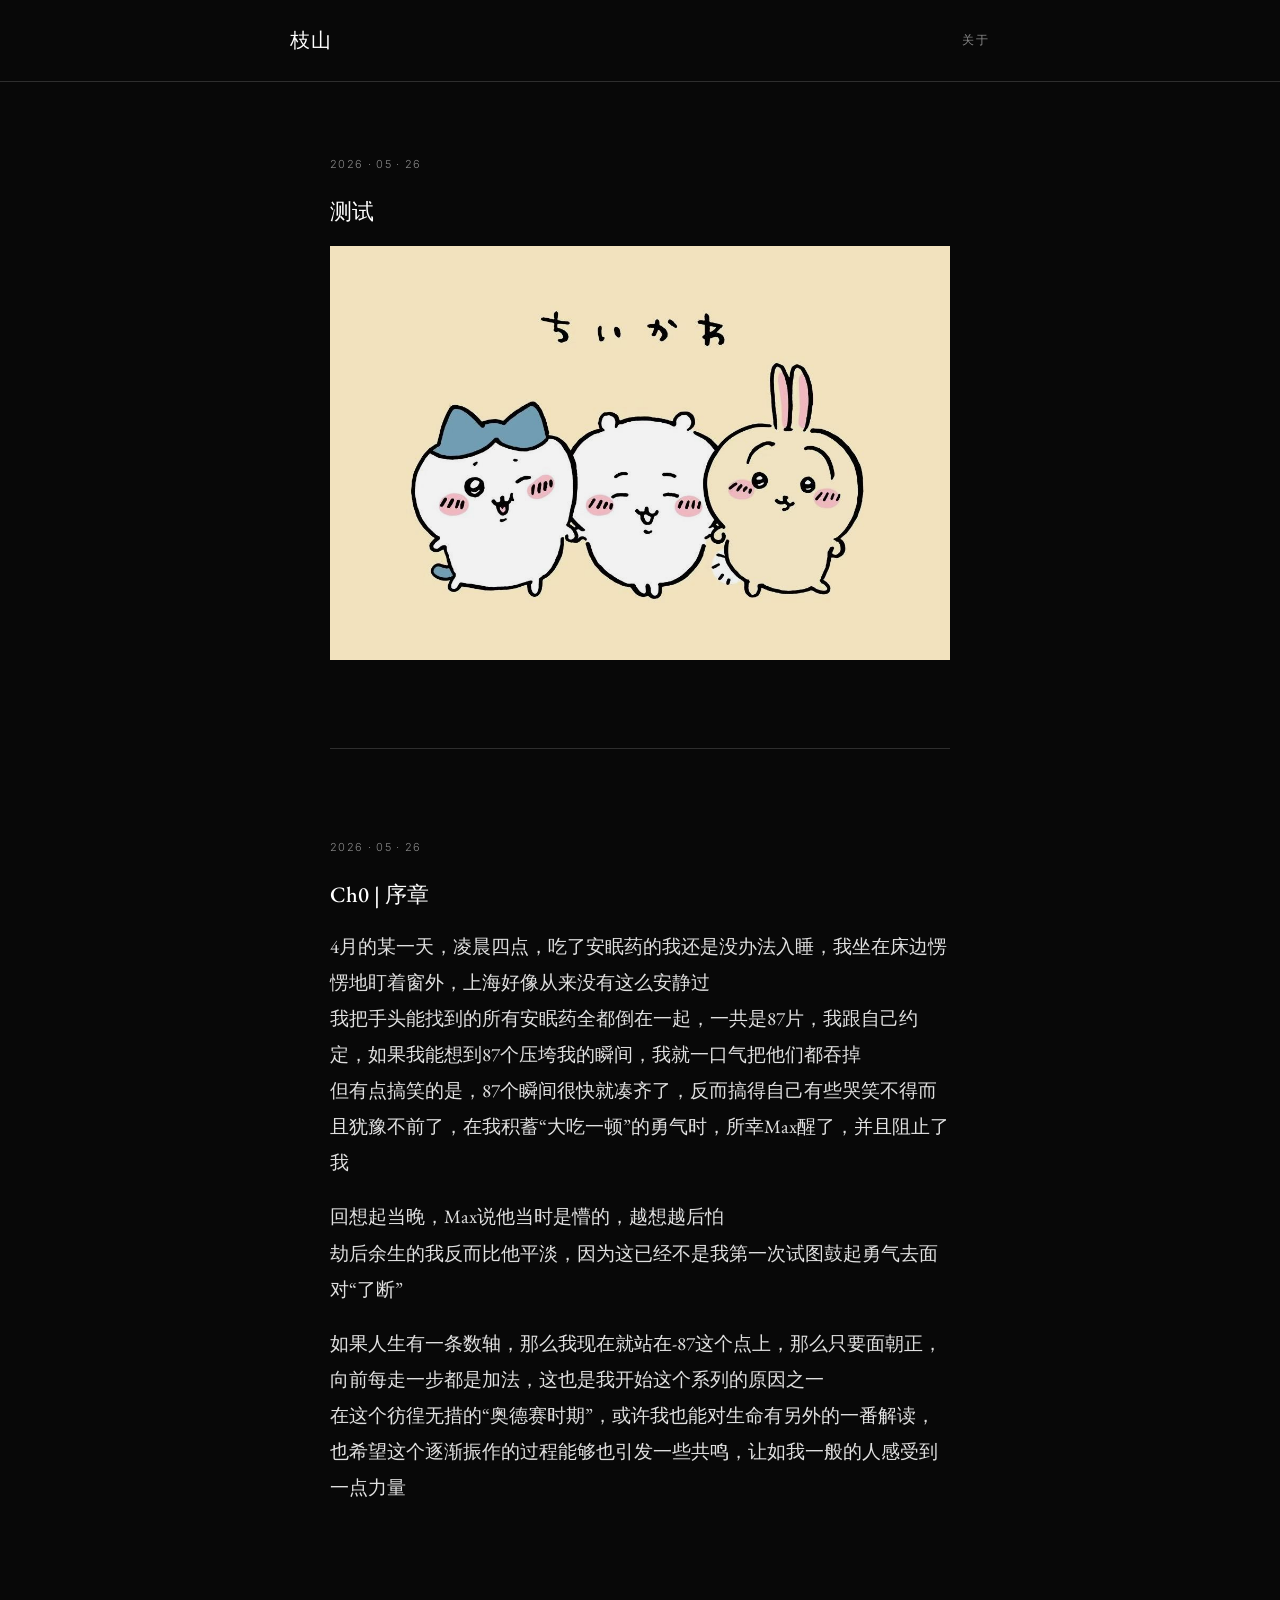
==== personal-website/index.html @ 04aef4e5 "Add files via upload" ====
<!DOCTYPE html>
<html lang="zh-CN">
<head>
  <meta charset="UTF-8">
  <meta name="viewport" content="width=device-width, initial-scale=1.0">
  <title>枝山</title>
  <link rel="stylesheet" href="style.css">
  <link rel="preconnect" href="https://fonts.googleapis.com">
  <link href="https://fonts.googleapis.com/css2?family=EB+Garamond:ital,wght@0,400;0,500;1,400&family=Inter:wght@300;400&display=swap" rel="stylesheet">
</head>
<body>
  <header>
    <nav>
      <a href="index.html" class="site-name">枝山</a>
      <div class="nav-right">
        <a href="about.html">关于</a>
      </div>
    </nav>
  </header>
  <main id="feed"></main>
  <script src="app.js"></script>
  <script>
    (function () {
      let count = 0, timer;
      document.querySelector('.site-name').addEventListener('click', function (e) {
        e.preventDefault();
        count++;
        clearTimeout(timer);
        if (count >= 5) { count = 0; window.location.href = 'admin.html'; return; }
        timer = setTimeout(() => { count = 0; window.location.href = 'index.html'; }, 600);
      });
    })();
  </script>
</body>
</html>
---- personal-website/style.css ----
*, *::before, *::after {
  box-sizing: border-box;
  margin: 0;
  padding: 0;
}

:root {
  --bg: #080808;
  --text: #e0e0e0;
  --text-muted: #888;
  --accent: #ffffff;
  --border: #2e2e2e;
  --max-width: 700px;
}

body {
  background-color: var(--bg);
  color: var(--text);
  font-family: 'EB Garamond', Georgia, serif;
  font-size: 19px;
  line-height: 1.85;
  min-height: 100vh;
}

/* ── Navigation ── */
header {
  position: sticky;
  top: 0;
  z-index: 100;
  background-color: var(--bg);
  border-bottom: 1px solid var(--border);
  padding: 22px 40px;
}

nav {
  max-width: var(--max-width);
  margin: 0 auto;
  display: flex;
  justify-content: space-between;
  align-items: center;
}

nav a {
  color: var(--text-muted);
  text-decoration: none;
  font-family: 'Inter', sans-serif;
  font-size: 12px;
  font-weight: 300;
  letter-spacing: 0.15em;
  text-transform: uppercase;
  transition: color 0.2s;
}

nav a:hover {
  color: var(--accent);
}

.site-name {
  color: var(--accent) !important;
  font-family: 'EB Garamond', Georgia, serif !important;
  font-size: 20px !important;
  font-weight: 500 !important;
  letter-spacing: 0.05em !important;
}

.nav-right {
  display: flex;
  gap: 28px;
  align-items: center;
}

/* ── Feed ── */
main {
  max-width: var(--max-width);
  margin: 0 auto;
  padding: 72px 40px 120px;
}

/* ── Post ── */
.post {
  margin-bottom: 88px;
  padding-bottom: 88px;
  border-bottom: 1px solid var(--border);
}

.post:last-child {
  border-bottom: none;
  margin-bottom: 0;
}

.post-meta {
  font-family: 'Inter', sans-serif;
  font-size: 11px;
  font-weight: 300;
  color: var(--text-muted);
  letter-spacing: 0.12em;
  margin-bottom: 22px;
}

.post-title {
  font-size: 22px;
  font-weight: 500;
  color: var(--accent);
  margin-bottom: 18px;
  line-height: 1.45;
}

.post-content {
  font-size: 19px;
  line-height: 1.9;
  color: var(--text);
}

.post-content p {
  margin-bottom: 18px;
}

.post-content p:last-child {
  margin-bottom: 0;
}

/* ── Images ── */
.post-images {
  margin: 28px 0;
  display: flex;
  flex-direction: column;
  gap: 6px;
}

.post-images img {
  width: 100%;
  display: block;
  filter: brightness(0.95);
  transition: filter 0.3s;
}

.post-images img:hover {
  filter: brightness(1);
}

/* 图片帖子扩展到更宽 */
.post.image-only .post-images {
  margin: 0;
}

/* 图文都有时，图在上 */
.post.has-images .post-images {
  margin-top: 0;
  margin-bottom: 28px;
}

/* ── About Page ── */
.about-page {
  max-width: var(--max-width);
  margin: 0 auto;
  padding: 80px 40px 120px;
}

.about-page h1 {
  font-size: 28px;
  font-weight: 400;
  color: var(--accent);
  margin-bottom: 40px;
  letter-spacing: 0.02em;
}

.about-content {
  font-size: 19px;
  line-height: 1.9;
  color: var(--text);
}

.about-content p {
  margin-bottom: 20px;
}

/* ── Empty State ── */
.empty-state {
  color: var(--text-muted);
  font-family: 'Inter', sans-serif;
  font-size: 14px;
  font-weight: 300;
  letter-spacing: 0.05em;
  padding: 40px 0;
}

/* ── Responsive ── */
@media (max-width: 600px) {
  header {
    padding: 18px 20px;
  }

  main,
  .about-page {
    padding: 48px 20px 80px;
  }

  .post {
    margin-bottom: 64px;
    padding-bottom: 64px;
  }

  .post-title {
    font-size: 20px;
  }

  body {
    font-size: 17px;
  }
}
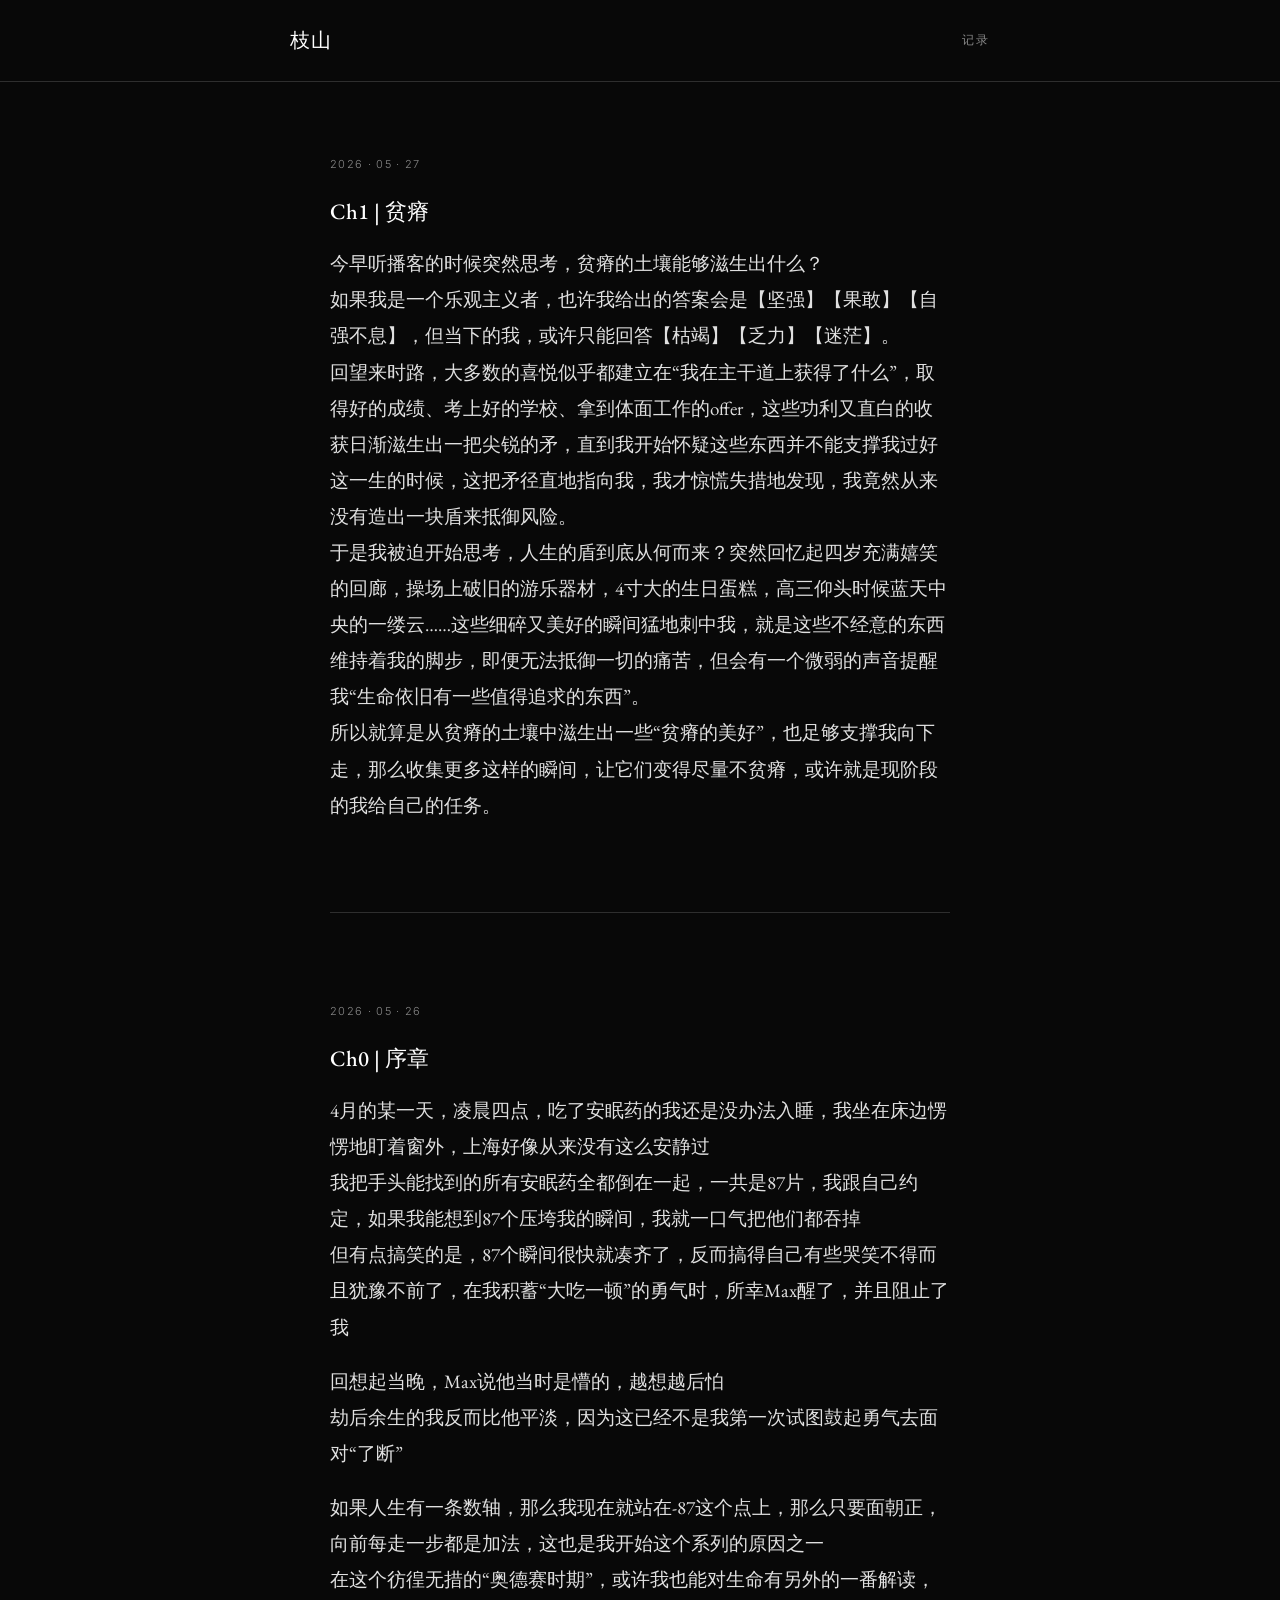
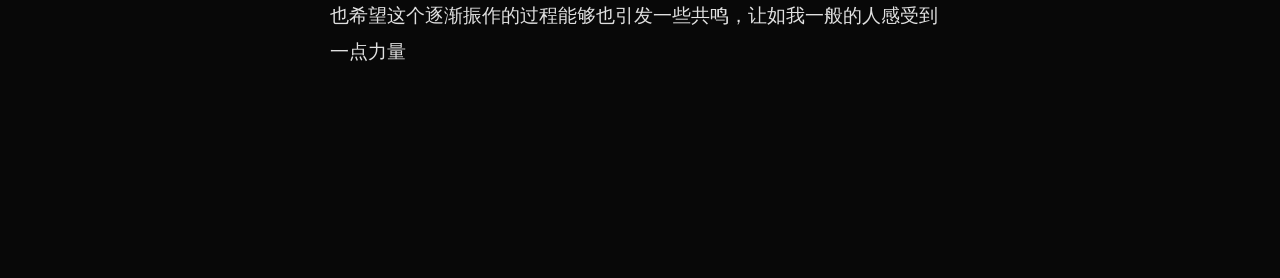
==== commit 216cf457: "Add 记录 page: daily diary with A/B/C rating and monthly calendar - Replace 关于 nav link with 记录 in ind" ====
--- a/personal-website/index.html
+++ b/personal-website/index.html
@@ -13,7 +13,7 @@
     <nav>
       <a href="index.html" class="site-name">枝山</a>
       <div class="nav-right">
-        <a href="about.html">关于</a>
+        <a href="record.html">记录</a>
       </div>
     </nav>
   </header>
--- a/personal-website/style.css
+++ b/personal-website/style.css
@@ -184,6 +184,278 @@
   padding: 40px 0;
 }
 
+/* ── Record Page ── */
+.record-page {
+  max-width: var(--max-width);
+  margin: 0 auto;
+  padding: 72px 40px 120px;
+}
+
+.record-input {
+  margin-bottom: 72px;
+  padding-bottom: 56px;
+  border-bottom: 1px solid var(--border);
+}
+
+.ri-row {
+  display: flex;
+  align-items: center;
+  gap: 16px;
+  margin-bottom: 20px;
+}
+
+.ri-actions { align-items: center; }
+
+#record-date {
+  background: transparent;
+  border: none;
+  border-bottom: 1px solid var(--border);
+  color: var(--text-muted);
+  font-family: 'Inter', sans-serif;
+  font-size: 12px;
+  font-weight: 300;
+  letter-spacing: 0.1em;
+  padding: 6px 0;
+  outline: none;
+  cursor: pointer;
+  color-scheme: dark;
+}
+
+.rating-group {
+  display: flex;
+  gap: 8px;
+}
+
+.rating-btn {
+  width: 32px;
+  height: 32px;
+  border-radius: 50%;
+  border: 1px solid var(--border);
+  background: transparent;
+  color: var(--text-muted);
+  font-family: 'Inter', sans-serif;
+  font-size: 12px;
+  font-weight: 300;
+  cursor: pointer;
+  transition: all 0.2s;
+}
+
+.rating-btn:hover {
+  border-color: var(--text-muted);
+  color: var(--text);
+}
+
+.rating-btn.selected {
+  background: var(--accent);
+  border-color: var(--accent);
+  color: var(--bg);
+}
+
+#record-text {
+  flex: 1;
+  background: transparent;
+  border: none;
+  border-bottom: 1px solid var(--border);
+  color: var(--text);
+  font-family: 'EB Garamond', serif;
+  font-size: 18px;
+  line-height: 1.6;
+  padding: 6px 0;
+  outline: none;
+}
+
+#record-text::placeholder {
+  color: var(--text-muted);
+  font-style: italic;
+}
+
+.char-count {
+  font-family: 'Inter', sans-serif;
+  font-size: 11px;
+  color: var(--text-muted);
+  letter-spacing: 0.05em;
+  white-space: nowrap;
+}
+
+.submit-btn {
+  background: transparent;
+  border: 1px solid var(--border);
+  color: var(--text-muted);
+  font-family: 'Inter', sans-serif;
+  font-size: 11px;
+  font-weight: 300;
+  letter-spacing: 0.15em;
+  text-transform: uppercase;
+  padding: 8px 20px;
+  cursor: pointer;
+  transition: all 0.2s;
+}
+
+.submit-btn:hover:not(:disabled) {
+  border-color: var(--text-muted);
+  color: var(--text);
+}
+
+.submit-btn:disabled {
+  opacity: 0.4;
+  cursor: not-allowed;
+}
+
+#record-msg {
+  font-family: 'Inter', sans-serif;
+  font-size: 12px;
+  font-weight: 300;
+  color: var(--text-muted);
+  letter-spacing: 0.05em;
+}
+
+/* ── Calendar ── */
+.cal-header {
+  display: flex;
+  align-items: center;
+  justify-content: space-between;
+  margin-bottom: 32px;
+}
+
+.cal-title {
+  font-family: 'Inter', sans-serif;
+  font-size: 12px;
+  font-weight: 300;
+  letter-spacing: 0.15em;
+  color: var(--text-muted);
+}
+
+.cal-nav {
+  background: transparent;
+  border: none;
+  color: var(--text-muted);
+  font-size: 20px;
+  cursor: pointer;
+  padding: 4px 10px;
+  transition: color 0.2s;
+  line-height: 1;
+}
+
+.cal-nav:hover { color: var(--accent); }
+
+.cal-weekdays {
+  display: grid;
+  grid-template-columns: repeat(7, 1fr);
+  margin-bottom: 10px;
+}
+
+.cal-weekdays span {
+  font-family: 'Inter', sans-serif;
+  font-size: 10px;
+  font-weight: 300;
+  letter-spacing: 0.1em;
+  color: var(--text-muted);
+  text-align: center;
+}
+
+.cal-grid {
+  display: grid;
+  grid-template-columns: repeat(7, 1fr);
+  gap: 4px;
+}
+
+.cal-day {
+  display: flex;
+  align-items: center;
+  justify-content: center;
+  aspect-ratio: 1;
+}
+
+.cal-day.empty { pointer-events: none; }
+
+.day-circle {
+  width: 36px;
+  height: 36px;
+  border-radius: 50%;
+  display: flex;
+  align-items: center;
+  justify-content: center;
+  transition: background 0.15s;
+}
+
+.day-num {
+  font-family: 'Inter', sans-serif;
+  font-size: 11px;
+  font-weight: 300;
+  color: var(--text-muted);
+}
+
+.day-rating {
+  display: none;
+  font-family: 'Inter', sans-serif;
+  font-size: 12px;
+  font-weight: 400;
+  color: var(--bg);
+}
+
+/* 有记录的日子 */
+.cal-day.has-entry { cursor: pointer; }
+
+.cal-day.has-entry .day-circle {
+  border: 1px solid var(--border);
+}
+
+.cal-day.has-entry .day-circle:hover {
+  background: var(--accent);
+}
+
+.cal-day.has-entry .day-circle:hover .day-num { display: none; }
+.cal-day.has-entry .day-circle:hover .day-rating { display: block; }
+
+/* 今天 */
+.cal-day.is-today .day-num { color: var(--accent); }
+
+/* 已选中 */
+.cal-day.is-selected .day-circle {
+  background: var(--accent);
+  border-color: var(--accent);
+}
+
+.cal-day.is-selected .day-circle .day-num { display: none; }
+.cal-day.is-selected .day-circle .day-rating { display: block; }
+
+/* 详情 */
+.cal-detail {
+  margin-top: 40px;
+  padding-top: 28px;
+  border-top: 1px solid var(--border);
+  min-height: 32px;
+  display: flex;
+  align-items: center;
+  gap: 12px;
+  flex-wrap: wrap;
+  transition: opacity 0.2s;
+}
+
+.detail-date {
+  font-family: 'Inter', sans-serif;
+  font-size: 11px;
+  font-weight: 300;
+  color: var(--text-muted);
+  letter-spacing: 0.1em;
+}
+
+.detail-sep { color: var(--border); }
+
+.detail-rating {
+  font-family: 'Inter', sans-serif;
+  font-size: 13px;
+  color: var(--accent);
+  letter-spacing: 0.05em;
+}
+
+.detail-text {
+  font-family: 'EB Garamond', serif;
+  font-size: 19px;
+  color: var(--text);
+  font-style: italic;
+}
+
 /* ── Responsive ── */
 @media (max-width: 600px) {
   header {
@@ -191,7 +463,8 @@
   }
 
   main,
-  .about-page {
+  .about-page,
+  .record-page {
     padding: 48px 20px 80px;
   }
 
